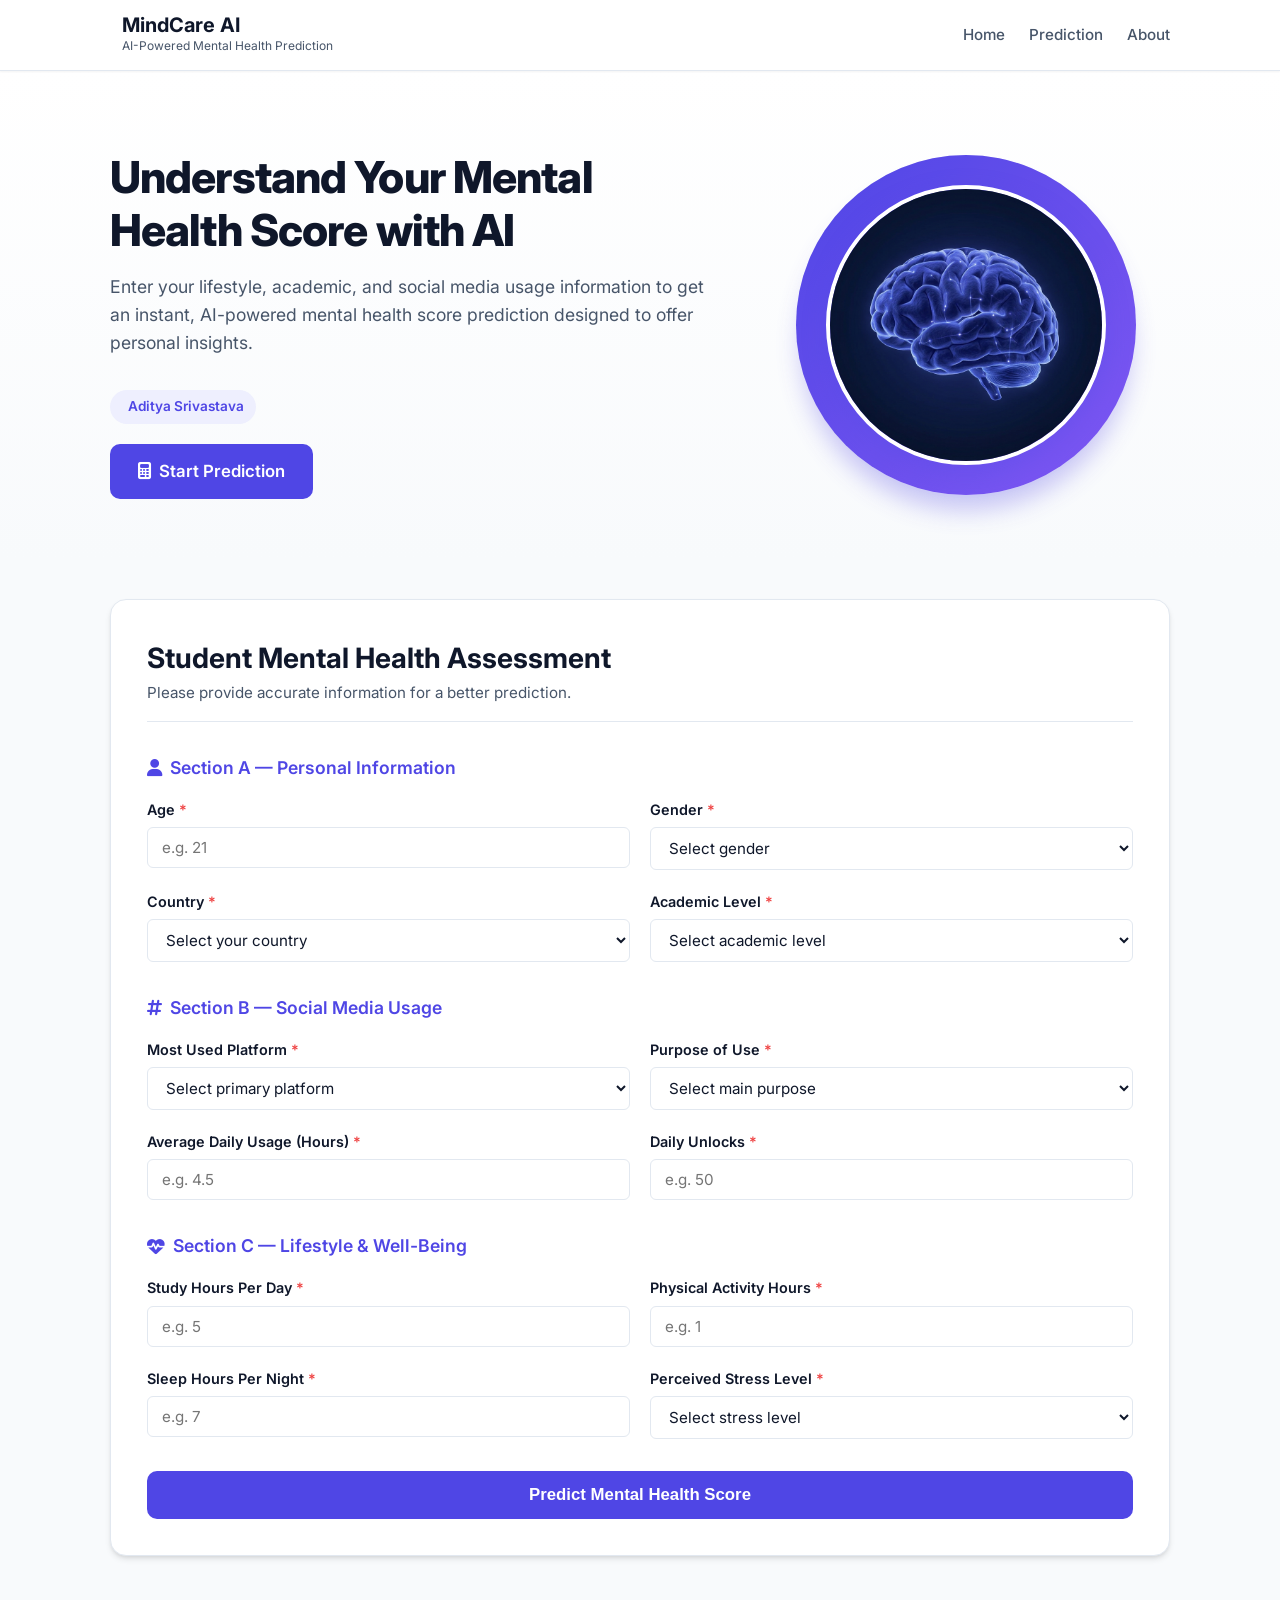
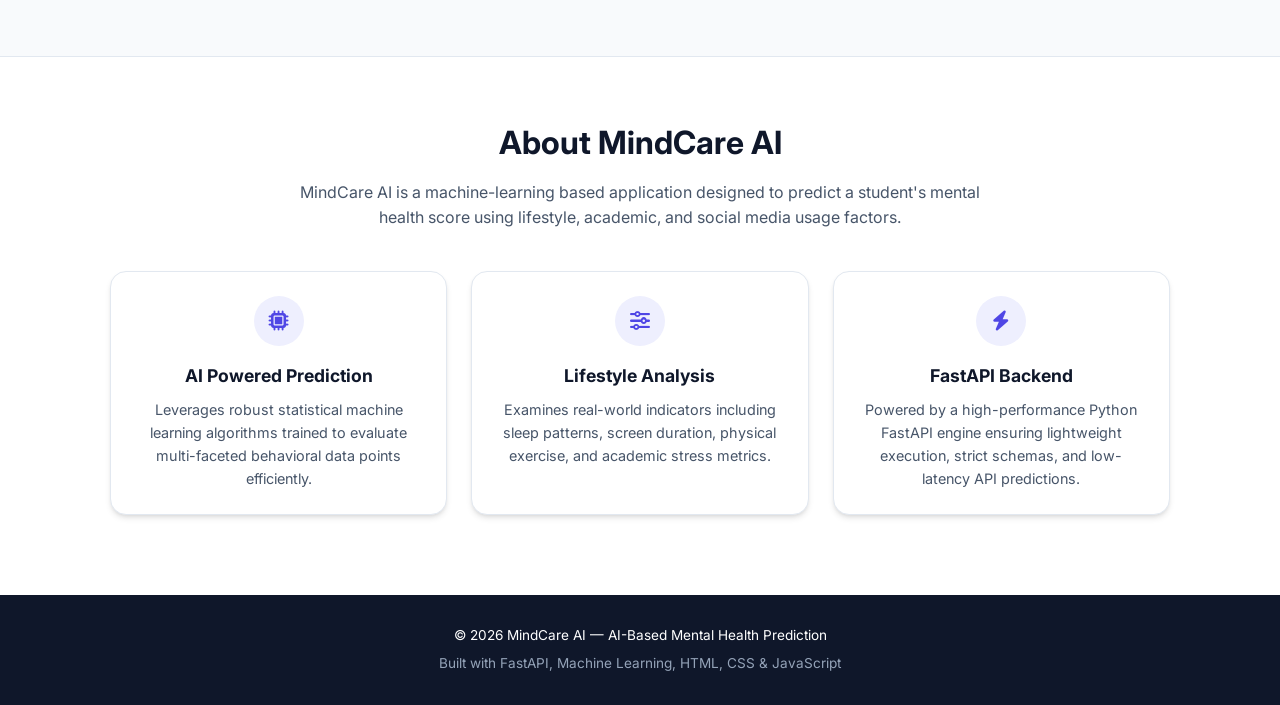
==== templates/index.html @ 14b7e7ef "update python file" ====
<!DOCTYPE html>
<html lang="en">
<head>
    <meta charset="UTF-8">
    <meta name="viewport" content="width=device-width, initial-scale=1.0">
    <title>MindCare AI — Mental Health Score Prediction</title>
    <!-- Google Fonts -->
    <link rel="preconnect" href="https://fonts.googleapis.com">
    <link rel="preconnect" href="https://fonts.gstatic.com" crossorigin>
    <link href="https://fonts.googleapis.com/css2?family=Inter:wght@300;400;500;600;700&display=swap" rel="stylesheet">
    <!-- Font Awesome Icons -->
    <link rel="stylesheet" href="https://cdnjs.cloudflare.com/ajax/libs/font-awesome/6.4.0/css/all.min.css">
    <!-- Custom CSS -->
    <link rel="stylesheet" href="../static/style.css">
</head>
<body>

    <!-- Header / Navbar -->
    <header class="navbar-header">
        <div class="container navbar">
            <div class="logo">
                <i class="fa-solid fa-brain-circuit logo-icon"></i>
                <div class="logo-text">
                    <span class="brand-title">MindCare AI</span>
                    <span class="brand-subtitle">AI-Powered Mental Health Prediction</span>
                </div>
            </div>
            <nav>
                <ul class="nav-links">
                    <li><a href="#home">Home</a></li>
                    <li><a href="#prediction">Prediction</a></li>
                    <li><a href="#about">About</a></li>
                </ul>
            </nav>
        </div>
    </header>

    <main>
        <!-- Hero Section -->
        <section id="home" class="hero-section">
            <div class="container hero-container">
                <div class="hero-content">
                    
                    <h1>Understand Your Mental Health Score with AI</h1>
                    <p>Enter your lifestyle, academic, and social media usage information to get an instant, AI-powered mental health score prediction designed to offer personal insights.</p>
                    <span class="badge"><i class="fa-solid fa-sparkles"></i> Aditya Srivastava</span><br>
                    <a href="#prediction" class="btn btn-primary btn-large">
                        <i class="fa-solid fa-calculator"></i> Start Prediction
                    </a>
                </div>
                <div class="hero-visual">
                    <div class="hero-visual">
                        <div class="visual-card">
                            <div class="pulse-ring"></div>
                            
                            <!-- Yahan icon hata kar img tag lagaya gaya hai -->
                            <img src="../static/profile.png" alt="MindCare AI" class="circle-user-img">

                           
                        </div>
                    </div>
                    
                </div>
            </div>
        </section>

        <!-- Prediction Section -->
        <section id="prediction" class="prediction-section">
            <div class="container">
                
                <!-- Error Alert -->
                <div id="error-alert" class="alert alert-danger hidden" role="alert">
                    <i class="fa-solid fa-circle-exclamation alert-icon"></i>
                    <div class="alert-content">
                        <strong class="alert-title">Connection Error</strong>
                        <span id="error-message">Unable to connect to the prediction server. Please make sure the FastAPI backend is running.</span>
                    </div>
                    <button type="button" class="alert-close" id="close-error"><i class="fa-solid fa-xmark"></i></button>
                </div>

                <!-- Form Card -->
                <div class="card form-card">
                    <div class="card-header">
                        <h2>Student Mental Health Assessment</h2>
                        <p>Please provide accurate information for a better prediction.</p>
                    </div>

                    <form id="prediction-form" novalidate>
                        
                        <!-- SECTION A: Personal Info -->
                        <div class="form-section">
                            <h3 class="section-title"><i class="fa-solid fa-user"></i> Section A — Personal Information</h3>
                            <div class="grid-2">
                                <div class="form-group">
                                    <label for="age">Age <span class="required">*</span></label>
                                    <input type="number" id="age" name="age" min="10" max="100" placeholder="e.g. 21" required>
                                </div>
                                <div class="form-group">
                                    <label for="gender">Gender <span class="required">*</span></label>
                                    <select id="gender" name="gender" required>
                                        <option value="" disabled selected>Select gender</option>
                                        <option value="Male">Male</option>
                                        <option value="Female">Female</option>
                                    </select>
                                </div>
                                <div class="form-group">
                                    <label for="country">Country <span class="required">*</span></label>
                                    <select id="country" name="country" required>
                                        <option value="" disabled selected>Select your country</option>
                                        <option value="Other">Other</option>
                                        <option value="India">India</option>
                                        <option value="USA">USA</option>
                                        <option value="Canada">Canada</option>
                                        <option value="Australia">Australia</option>
                                        <option value="UK">UK</option>
                                        <option value="Germany">Germany</option>
                                        <option value="Mexico">Mexico</option>
                                        <option value="Turkey">Turkey</option>
                                        <option value="France">France</option>
                                    </select>
                                </div>
                                <div class="form-group">
                                    <label for="academic_level">Academic Level <span class="required">*</span></label>
                                    <select id="academic_level" name="academic_level" required>
                                        <option value="" disabled selected>Select academic level</option>
                                        <option value="High School">High School</option>
                                        <option value="Undergraduate">Undergraduate</option>
                                        <option value="Graduate">Graduate</option>
                                    </select>
                                </div>
                            </div>
                        </div>

                        <!-- SECTION B: Social Media -->
                        <div class="form-section">
                            <h3 class="section-title"><i class="fa-solid fa-hashtag"></i> Section B — Social Media Usage</h3>
                            <div class="grid-2">
                                <div class="form-group">
                                    <label for="most_used_platform">Most Used Platform <span class="required">*</span></label>
                                    <select id="most_used_platform" name="most_used_platform" required>
                                        <option value="" disabled selected>Select primary platform</option>
                                        <option value="Facebook">Facebook</option>
                                        <option value="LinkedIn">LinkedIn</option>
                                        <option value="Instagram">Instagram</option>
                                        <option value="Snapchat">Snapchat</option>
                                        <option value="Twitter">Twitter</option>
                                        <option value="YouTube">YouTube</option>
                                        <option value="TikTok">TikTok</option>
                                        <option value="LINE">LINE</option>
                                        <option value="KakaoTalk">KakaoTalk</option>
                                        <option value="VKontakte">VKontakte</option>
                                        <option value="WhatsApp">WhatsApp</option>
                                        <option value="WeChat">WeChat</option>
                                    </select>
                                </div>
                                <div class="form-group">
                                    <label for="purpose_of_use">Purpose of Use <span class="required">*</span></label>
                                    <select id="purpose_of_use" name="purpose_of_use" required>
                                        <option value="" disabled selected>Select main purpose</option>
                                        <option value="Networking">Networking</option>
                                        <option value="Education">Education</option>
                                        <option value="Entertainment">Entertainment</option>
                                        <option value="News">News</option>
                                    </select>
                                </div>
                                <div class="form-group">
                                    <label for="avg_daily_usage_hours">Average Daily Usage (Hours) <span class="required">*</span></label>
                                    <input type="number" id="avg_daily_usage_hours" name="avg_daily_usage_hours" min="0" max="24" step="0.1" placeholder="e.g. 4.5" required>
                                </div>
                                <div class="form-group">
                                    <label for="daily_unlocks">Daily Unlocks <span class="required">*</span></label>
                                    <input type="number" id="daily_unlocks" name="daily_unlocks" min="0" placeholder="e.g. 50" required>
                                </div>
                            </div>
                        </div>

                        <!-- SECTION C: Lifestyle & Well-Being -->
                        <div class="form-section">
                            <h3 class="section-title"><i class="fa-solid fa-heart-pulse"></i> Section C — Lifestyle & Well-Being</h3>
                            <div class="grid-2">
                                <div class="form-group">
                                    <label for="study_hours">Study Hours Per Day <span class="required">*</span></label>
                                    <input type="number" id="study_hours" name="study_hours" min="0" max="24" step="0.1" placeholder="e.g. 5" required>
                                </div>
                                <div class="form-group">
                                    <label for="physical_activity_hours">Physical Activity Hours <span class="required">*</span></label>
                                    <input type="number" id="physical_activity_hours" name="physical_activity_hours" min="0" max="24" step="0.1" placeholder="e.g. 1" required>
                                </div>
                                <div class="form-group">
                                    <label for="sleep_hours_per_night">Sleep Hours Per Night <span class="required">*</span></label>
                                    <input type="number" id="sleep_hours_per_night" name="sleep_hours_per_night" min="0" max="24" step="0.1" placeholder="e.g. 7" required>
                                </div>
                                <div class="form-group">
                                    <label for="stress_level">Perceived Stress Level <span class="required">*</span></label>
                                    <select id="stress_level" name="stress_level" required>
                                        <option value="" disabled selected>Select stress level</option>
                                        <option value="Low">Low</option>
                                        <option value="Medium">Medium</option>
                                        <option value="High">High</option>
                                        <option value="Very High">Very High</option>
                                    </select>
                                </div>
                            </div>
                        </div>

                        <div class="form-actions">
                            <button type="submit" id="predict-btn" class="btn btn-primary btn-block btn-large">
                                <span class="btn-text">Predict Mental Health Score</span>
                                <span class="spinner hidden" id="btn-spinner"></span>
                            </button>
                        </div>
                    </form>
                </div>

                <!-- Result Card (Initially Hidden) -->
                <div id="result-card" class="card result-card hidden">
                    <div class="result-header">
                        <i class="fa-solid fa-square-poll-vertical result-icon"></i>
                        <h2>Your Predicted Mental Health Score</h2>
                    </div>
                    
                    <div class="score-display">
                        <span id="score-value" class="score-number">--</span>
                        <span class="score-max">/ 10</span>
                    </div>

                    <div class="interpretation-box" id="interpretation-box">
                        <p id="score-interpretation">Calculating interpretation...</p>
                    </div>

                    <div class="disclaimer-box">
                        <i class="fa-solid fa-triangle-exclamation"></i>
                        <p><strong>Disclaimer:</strong> This is an AI prediction generated by a statistical model and is <strong>NOT</strong> a medical diagnosis. If you are feeling overwhelmed, please seek support from a certified mental health professional.</p>
                    </div>

                    <div class="result-actions">
                        <button id="predict-again-btn" class="btn btn-outline">
                            <i class="fa-solid fa-rotate-left"></i> Predict Again
                        </button>
                    </div>
                </div>

            </div>
        </section>

        <!-- About Section -->
        <section id="about" class="about-section">
            <div class="container">
                <div class="section-heading">
                    <h2>About MindCare AI</h2>
                    <p>MindCare AI is a machine-learning based application designed to predict a student's mental health score using lifestyle, academic, and social media usage factors.</p>
                </div>

                <div class="grid-3 feature-grid">
                    <div class="card feature-card">
                        <div class="feature-icon"><i class="fa-solid fa-microchip"></i></div>
                        <h3>AI Powered Prediction</h3>
                        <p>Leverages robust statistical machine learning algorithms trained to evaluate multi-faceted behavioral data points efficiently.</p>
                    </div>
                    <div class="card feature-card">
                        <div class="feature-icon"><i class="fa-solid fa-sliders"></i></div>
                        <h3>Lifestyle Analysis</h3>
                        <p>Examines real-world indicators including sleep patterns, screen duration, physical exercise, and academic stress metrics.</p>
                    </div>
                    <div class="card feature-card">
                        <div class="feature-icon"><i class="fa-solid fa-bolt"></i></div>
                        <h3>FastAPI Backend</h3>
                        <p>Powered by a high-performance Python FastAPI engine ensuring lightweight execution, strict schemas, and low-latency API predictions.</p>
                    </div>
                </div>
            </div>
        </section>
    </main>

    <!-- Footer -->
    <footer class="footer">
        <div class="container footer-content">
            <p class="copyright">&copy; 2026 MindCare AI — AI-Based Mental Health Prediction</p>
            <p class="tech-stack">Built with FastAPI, Machine Learning, HTML, CSS &amp; JavaScript</p>
        </div>
    </footer>

    <!-- JavaScript -->
    <script src="../static/script.js"></script>
</body>
</html>
---- static/style.css ----
/* ==========================================================================
   CSS VARIABLES & DESIGN TOKENS
   ========================================================================== */
:root {
    /* Color Palette */
    --primary-color: #4f46e5;
    --primary-hover: #4338ca;
    --primary-light: #eeeffe;
    --secondary-color: #06b6d4;
    --accent-color: #8b5cf6;
    
    --bg-body: #f8fafc;
    --bg-card: #ffffff;
    --bg-subtle: #f1f5f9;
    
    --text-primary: #0f172a;
    --text-secondary: #475569;
    --text-muted: #94a3b8;
    
    --border-color: #e2e8f0;
    --border-focus: #818cf8;
    
    --error-color: #ef4444;
    --error-bg: #fef2f2;
    --warning-color: #f59e0b;
    --success-color: #10b981;
    --success-bg: #ecfdf5;

    /* Status Colors for Scores */
    --score-low: #ef4444;
    --score-medium: #f59e0b;
    --score-high: #10b981;

    /* Shadows */
    --shadow-sm: 0 1px 2px 0 rgb(0 0 0 / 0.05);
    --shadow-md: 0 4px 6px -1px rgb(0 0 0 / 0.1), 0 2px 4px -2px rgb(0 0 0 / 0.1);
    --shadow-lg: 0 10px 15px -3px rgb(0 0 0 / 0.1), 0 4px 6px -4px rgb(0 0 0 / 0.1);

    /* Layout & Border Radius */
    --radius-sm: 6px;
    --radius-md: 10px;
    --radius-lg: 16px;
    --max-width: 1100px;
    --transition-fast: 0.2s ease;
}

/* ==========================================================================
   BASE & RESET
   ========================================================================== */
* {
    box-sizing: border-box;
    margin: 0;
    padding: 0;
}

html {
    scroll-behavior: smooth;
    font-family: 'Inter', -apple-system, BlinkMacSystemFont, "Segoe UI", Roboto, sans-serif;
}

body {
    background-color: var(--bg-body);
    color: var(--text-primary);
    line-height: 1.6;
    -webkit-font-smoothing: antialiased;
}

.container {
    max-width: var(--max-width);
    margin: 0 auto;
    padding: 0 20px;
}

/* ==========================================================================
   NAVBAR
   ========================================================================== */
.navbar-header {
    background-color: var(--bg-card);
    border-bottom: 1px solid var(--border-color);
    position: sticky;
    top: 0;
    z-index: 100;
    box-shadow: var(--shadow-sm);
}

.navbar {
    display: flex;
    justify-content: space-between;
    align-items: center;
    height: 70px;
}

.logo {
    display: flex;
    align-items: center;
    gap: 12px;
}

.logo-icon {
    font-size: 28px;
    color: var(--primary-color);
}

.logo-text {
    display: flex;
    flex-direction: column;
}

.brand-title {
    font-weight: 700;
    font-size: 1.25rem;
    color: var(--text-primary);
    line-height: 1.1;
}

.brand-subtitle {
    font-size: 0.75rem;
    color: var(--text-secondary);
}

.nav-links {
    display: flex;
    list-style: none;
    gap: 24px;
}

.nav-links a {
    text-decoration: none;
    color: var(--text-secondary);
    font-weight: 500;
    font-size: 0.95rem;
    transition: color var(--transition-fast);
}

.nav-links a:hover {
    color: var(--primary-color);
}

/* ==========================================================================
   HERO SECTION
   ========================================================================== */
.hero-section {
    padding: 80px 0 60px;
    background: linear-gradient(180deg, #ffffff 0%, var(--bg-body) 100%);
}

.hero-container {
    display: grid;
    grid-template-columns: 1.2fr 0.8fr;
    gap: 40px;
    align-items: center;
}

.badge {
    display: inline-flex;
    align-items: center;
    gap: 6px;
    background-color: var(--primary-light);
    color: var(--primary-color);
    font-size: 0.85rem;
    font-weight: 600;
    padding: 6px 12px;
    border-radius: 20px;
    margin-bottom: 20px;
}

.hero-content h1 {
    font-size: 2.75rem;
    font-weight: 800;
    line-height: 1.2;
    color: var(--text-primary);
    margin-bottom: 16px;
    letter-spacing: -0.02em;
}

.hero-content p {
    font-size: 1.1rem;
    color: var(--text-secondary);
    margin-bottom: 32px;
}

.hero-visual {
    display: flex;
    justify-content: center;
}

.visual-card {
    position: relative;
    width: 340px;
    height: 340px;
    background: linear-gradient(135deg, var(--primary-color), var(--accent-color));
    border-radius: 50%;
    display: flex;
    justify-content: center;
    align-items: center;
    box-shadow: 0 20px 25px -5px rgba(79, 70, 229, 0.3);
}

.hero-icon {
    font-size: 90px;
    color: #ffffff;
    z-index: 2;
}

.pulse-ring {
    position: absolute;
    width: 100%;
    height: 100%;
    border-radius: 50%;
    background-color: rgba(79, 70, 229, 0.2);
    animation: pulse 3s infinite ease-out;
}

@keyframes pulse {
    0% { transform: scale(1); opacity: 0.8; }
    100% { transform: scale(1.3); opacity: 0; }
}

.floating-badge {
    position: absolute;
    background-color: var(--bg-card);
    padding: 8px 14px;
    border-radius: var(--radius-md);
    font-size: 0.85rem;
    font-weight: 600;
    box-shadow: var(--shadow-md);
    display: flex;
    align-items: center;
    gap: 6px;
}

.badge-1 { top: 20px; left: -20px; color: var(--primary-color); }
.badge-2 { bottom: 20px; right: -20px; color: var(--secondary-color); }

/* ==========================================================================
   BUTTONS & CARDS
   ========================================================================== */
.btn {
    display: inline-flex;
    align-items: center;
    justify-content: center;
    gap: 8px;
    padding: 10px 20px;
    border-radius: var(--radius-md);
    font-weight: 600;
    font-size: 0.95rem;
    cursor: pointer;
    border: none;
    transition: all var(--transition-fast);
    text-decoration: none;
}

.btn-primary {
    background-color: var(--primary-color);
    color: #ffffff;
}

.btn-primary:hover {
    background-color: var(--primary-hover);
    transform: translateY(-1px);
    box-shadow: var(--shadow-md);
}

.btn-outline {
    background-color: transparent;
    border: 1px solid var(--border-color);
    color: var(--text-primary);
}

.btn-outline:hover {
    background-color: var(--bg-subtle);
    border-color: var(--text-muted);
}

.btn-large {
    padding: 14px 28px;
    font-size: 1.05rem;
}

.btn-block {
    width: 100%;
}

.btn:disabled {
    opacity: 0.7;
    cursor: not-allowed;
    transform: none;
}

.card {
    background-color: var(--bg-card);
    border-radius: var(--radius-lg);
    border: 1px solid var(--border-color);
    box-shadow: var(--shadow-md);
    padding: 36px;
    margin-bottom: 40px;
}

/* ==========================================================================
   PREDICTION FORM
   ========================================================================== */
.prediction-section {
    padding: 40px 0 60px;
}

.card-header {
    margin-bottom: 32px;
    border-bottom: 1px solid var(--border-color);
    padding-bottom: 16px;
}

.card-header h2 {
    font-size: 1.75rem;
    font-weight: 700;
    color: var(--text-primary);
}

.card-header p {
    color: var(--text-secondary);
    font-size: 0.95rem;
}

.form-section {
    margin-bottom: 32px;
}

.section-title {
    font-size: 1.1rem;
    font-weight: 600;
    color: var(--primary-color);
    margin-bottom: 16px;
    display: flex;
    align-items: center;
    gap: 8px;
}

.grid-2 {
    display: grid;
    grid-template-columns: repeat(2, 1fr);
    gap: 20px;
}

.form-group {
    display: flex;
    flex-direction: column;
    gap: 6px;
}

.form-group label {
    font-size: 0.9rem;
    font-weight: 600;
    color: var(--text-primary);
}

.required {
    color: var(--error-color);
}

input[type="text"],
input[type="number"],
select {
    width: 100%;
    padding: 10px 14px;
    border: 1px solid var(--border-color);
    border-radius: var(--radius-sm);
    font-family: inherit;
    font-size: 0.95rem;
    color: var(--text-primary);
    background-color: #ffffff;
    transition: border-color var(--transition-fast), box-shadow var(--transition-fast);
}

input[type="text"]:focus,
input[type="number"]:focus,
select:focus {
    outline: none;
    border-color: var(--border-focus);
    box-shadow: 0 0 0 3px rgba(129, 140, 248, 0.2);
}

.input-error {
    border-color: var(--error-color) !important;
}

.error-text {
    font-size: 0.8rem;
    color: var(--error-color);
    margin-top: 2px;
}

.form-actions {
    margin-top: 10px;
}

/* Spinner */
.spinner {
    width: 18px;
    height: 18px;
    border: 2px solid rgba(255, 255, 255, 0.3);
    border-radius: 50%;
    border-top-color: #ffffff;
    animation: spin 0.8s linear infinite;
}

@keyframes spin {
    to { transform: rotate(360deg); }
}

/* ==========================================================================
   ALERTS & RESULT CARD
   ========================================================================== */
.alert {
    padding: 16px;
    border-radius: var(--radius-md);
    display: flex;
    align-items: flex-start;
    gap: 12px;
    margin-bottom: 24px;
}

.alert-danger {
    background-color: var(--error-bg);
    border: 1px solid #fca5a5;
    color: #991b1b;
}

.alert-icon { font-size: 1.2rem; margin-top: 2px; }
.alert-content { flex: 1; }
.alert-title { display: block; margin-bottom: 2px; }
.alert-close { background: none; border: none; font-size: 1.1rem; color: inherit; cursor: pointer; }

.result-card {
    text-align: center;
    background: linear-gradient(180deg, #ffffff 0%, #f1f5f9 100%);
    border: 2px solid var(--border-color);
    animation: fadeIn 0.4s ease-in-out;
}

@keyframes fadeIn {
    from { opacity: 0; transform: translateY(10px); }
    to { opacity: 1; transform: translateY(0); }
}

.result-header {
    margin-bottom: 20px;
}

.result-icon {
    font-size: 40px;
    color: var(--primary-color);
    margin-bottom: 10px;
}

.score-display {
    margin: 20px 0;
}

.score-number {
    font-size: 4.5rem;
    font-weight: 800;
    line-height: 1;
}

.score-max {
    font-size: 1.5rem;
    color: var(--text-muted);
    font-weight: 600;
}

.interpretation-box {
    padding: 16px 20px;
    border-radius: var(--radius-md);
    margin: 20px auto;
    max-width: 600px;
    font-weight: 500;
    font-size: 1.05rem;
}

.interp-low { background-color: #fef2f2; color: #991b1b; border: 1px solid #fca5a5; }
.interp-medium { background-color: #fffbe6; color: #92400e; border: 1px solid #fde68a; }
.interp-high { background-color: var(--success-bg); color: #065f46; border: 1px solid #6ee7b7; }

.disclaimer-box {
    display: flex;
    align-items: flex-start;
    gap: 10px;
    text-align: left;
    background-color: var(--bg-card);
    padding: 14px;
    border-radius: var(--radius-sm);
    font-size: 0.85rem;
    color: var(--text-secondary);
    max-width: 650px;
    margin: 20px auto 30px;
    border: 1px solid var(--border-color);
}

.disclaimer-box i {
    color: var(--warning-color);
    font-size: 1.1rem;
    margin-top: 2px;
}

/* ==========================================================================
   ABOUT SECTION & FOOTER
   ========================================================================== */
.about-section {
    padding: 60px 0 80px;
    background-color: #ffffff;
    border-top: 1px solid var(--border-color);
}

.section-heading {
    text-align: center;
    max-width: 700px;
    margin: 0 auto 40px;
}

.section-heading h2 {
    font-size: 2rem;
    font-weight: 700;
    margin-bottom: 12px;
}

.section-heading p {
    color: var(--text-secondary);
}

.grid-3 {
    display: grid;
    grid-template-columns: repeat(3, 1fr);
    gap: 24px;
}

.feature-card {
    padding: 24px;
    margin-bottom: 0;
    text-align: center;
}

.feature-icon {
    width: 50px;
    height: 50px;
    background-color: var(--primary-light);
    color: var(--primary-color);
    border-radius: 50%;
    display: flex;
    align-items: center;
    justify-content: center;
    font-size: 20px;
    margin: 0 auto 16px;
}

.feature-card h3 {
    font-size: 1.1rem;
    margin-bottom: 8px;
}

.feature-card p {
    font-size: 0.9rem;
    color: var(--text-secondary);
}

.footer {
    background-color: var(--text-primary);
    color: var(--text-muted);
    padding: 30px 0;
    text-align: center;
    font-size: 0.85rem;
}

.footer-content {
    display: flex;
    flex-direction: column;
    gap: 6px;
}

.footer .copyright {
    color: #ffffff;
}

/* ==========================================================================
   UTILITY CLASSES & RESPONSIVE
   ========================================================================== */
.hidden {
    display: none !important;
}

@media (max-width: 850px) {
    .hero-container {
        grid-template-columns: 1fr;
        text-align: center;
    }
    
    .hero-content h1 { font-size: 2.2rem; }
    .hero-visual { display: none; }
    
    .grid-2, .grid-3 {
        grid-template-columns: 1fr;
    }
    
    .card { padding: 24px; }
}
.circle-user-img {
    width: 280px;
    height: 280px;
    border-radius: 50%;
    object-fit: cover;
    display: block;
    margin: 0 auto;
    position: relative;
    z-index: 2;
    border: 4px solid #ffffff;
    box-shadow: 0 8px 24px rgba(79, 70, 229, 0.25);
}
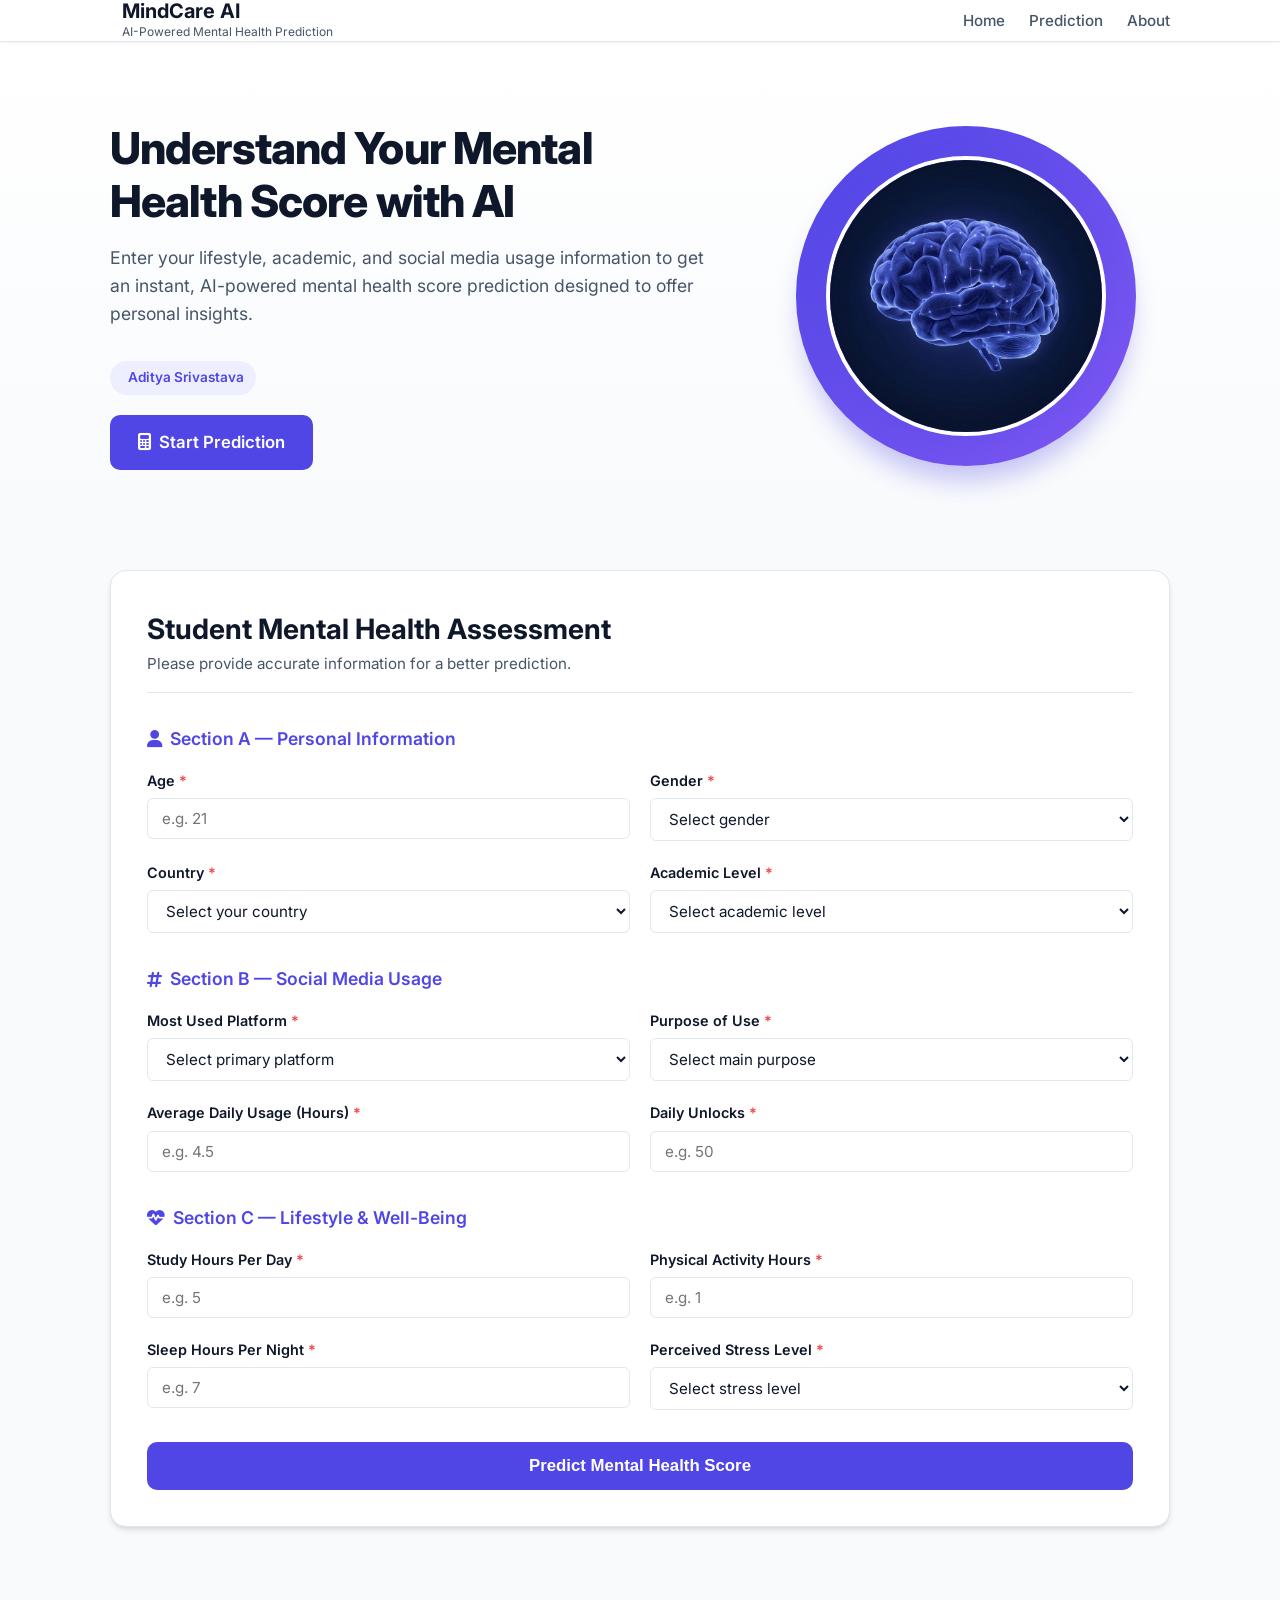
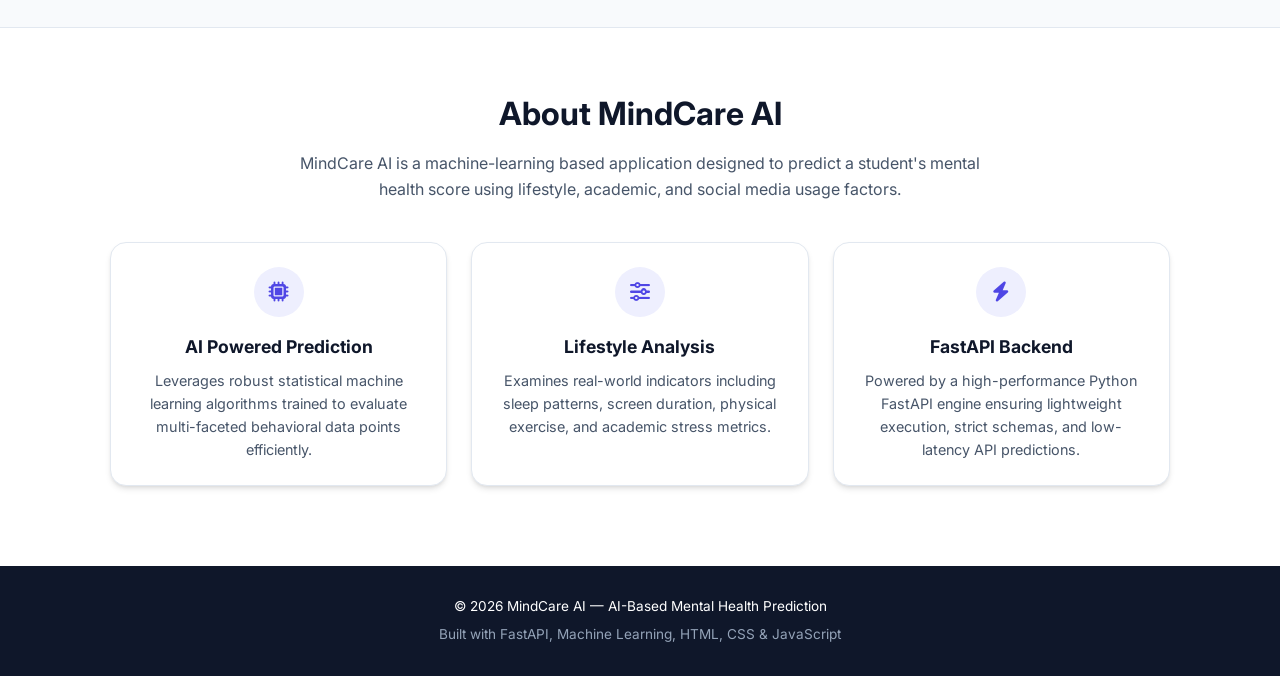
==== commit fa33e60d: "update header" ====
--- a/templates/index.html
+++ b/templates/index.html
@@ -16,6 +16,7 @@
 <body>
 
     <!-- Header / Navbar -->
+    <!-- Header / Navbar -->
     <header class="navbar-header">
         <div class="container navbar">
             <div class="logo">
@@ -25,11 +26,17 @@
                     <span class="brand-subtitle">AI-Powered Mental Health Prediction</span>
                 </div>
             </div>
-            <nav>
+
+            <!-- Mobile Toggle Button (Three Dots / Hamburger Icon) -->
+            <button class="menu-toggle" id="menu-toggle" aria-label="Toggle navigation">
+                <i class="fa-solid fa-ellipsis-vertical"></i>
+            </button>
+
+            <nav id="nav-menu">
                 <ul class="nav-links">
-                    <li><a href="#home">Home</a></li>
-                    <li><a href="#prediction">Prediction</a></li>
-                    <li><a href="#about">About</a></li>
+                    <li><a href="#home" class="nav-link">Home</a></li>
+                    <li><a href="#prediction" class="nav-link">Prediction</a></li>
+                    <li><a href="#about" class="nav-link">About</a></li>
                 </ul>
             </nav>
         </div>
@@ -49,17 +56,12 @@
                     </a>
                 </div>
                 <div class="hero-visual">
-                    <div class="hero-visual">
-                        <div class="visual-card">
-                            <div class="pulse-ring"></div>
+                    <div class="visual-card">
+                        <div class="pulse-ring"></div>
                             
-                            <!-- Yahan icon hata kar img tag lagaya gaya hai -->
-                            <img src="../static/profile.png" alt="MindCare AI" class="circle-user-img">
-
-                           
-                        </div>
-                    </div>
-                    
+                        <!-- Yahan icon hata kar img tag lagaya gaya hai -->
+                        <img src="../static/profile.png" alt="MindCare AI" class="circle-user-img">
+                    </div>    
                 </div>
             </div>
         </section>
--- a/static/style.css
+++ b/static/style.css
@@ -1,3 +1,54 @@
+/* Default desktop view: hide toggle button */
+.menu-toggle {
+    display: none;
+    background: none;
+    border: none;
+    font-size: 1.5rem;
+    color: var(--text-color, #333);
+    cursor: pointer;
+    padding: 0.5rem;
+}
+
+/* Mobile Responsiveness */
+@media (max-width: 768px) {
+    .menu-toggle {
+        display: block; /* Show three dots icon on mobile */
+    }
+
+    nav {
+        display: none; /* Hide navigation links by default */
+        position: absolute;
+        top: 100%;
+        right: 15px;
+        background-color: #ffffff;
+        box-shadow: 0 4px 12px rgba(0, 0, 0, 0.15);
+        border-radius: 8px;
+        width: 180px;
+        padding: 10px 0;
+        z-index: 1000;
+    }
+
+    /* Class added via JavaScript on click */
+    nav.active {
+        display: block;
+    }
+
+    .nav-links {
+        flex-direction: column;
+        gap: 0;
+    }
+
+    .nav-links li a {
+        display: block;
+        padding: 10px 20px;
+        color: #333;
+        text-decoration: none;
+    }
+
+    .nav-links li a:hover {
+        background-color: #f0f4f8;
+    }
+}
 /* ==========================================================================
    CSS VARIABLES & DESIGN TOKENS
    ========================================================================== */
@@ -87,7 +138,7 @@
     display: flex;
     justify-content: space-between;
     align-items: center;
-    height: 70px;
+    height: a;
 }
 
 .logo {
